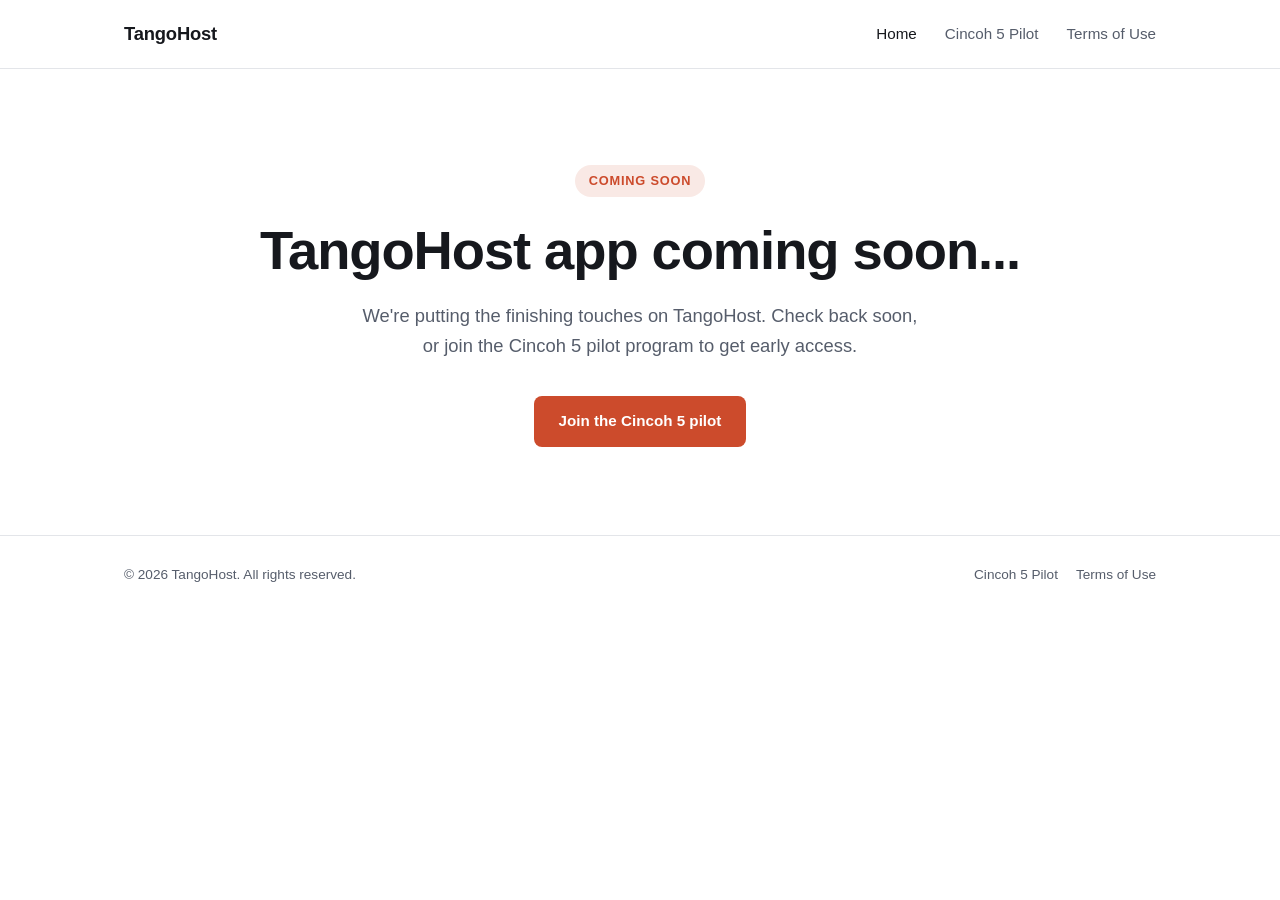
==== index.html @ a14b2b31 "Add landing, terms of use, and Cincoh 5 Pilot pages Static site with a coming-soon landing page, a t" ====
<!doctype html>
<html lang="en">
<head>
  <meta charset="utf-8" />
  <meta name="viewport" content="width=device-width, initial-scale=1" />
  <title>TangoHost</title>
  <meta name="description" content="TangoHost app — coming soon." />
  <link rel="stylesheet" href="css/styles.css" />
</head>
<body>
  <header class="site-header">
    <div class="wrap">
      <a class="logo" href="index.html">TangoHost</a>
      <button class="nav-toggle" aria-label="Toggle navigation" aria-expanded="false">Menu</button>
      <nav class="site-nav">
        <a href="index.html" aria-current="page">Home</a>
        <a href="cincoh5pilot.html">Cincoh 5 Pilot</a>
        <a href="terms.html">Terms of Use</a>
      </nav>
    </div>
  </header>

  <main>
    <section class="hero">
      <div class="wrap">
        <span class="eyebrow">Coming soon</span>
        <h1>TangoHost app coming soon...</h1>
        <p class="lead">
          We're putting the finishing touches on TangoHost. Check back soon,
          or join the Cincoh 5 pilot program to get early access.
        </p>
        <div class="cta-row">
          <a class="btn btn-primary" href="mailto:isabelle.haulin@opentango.org?subject=TangoHost%20Cincoh%205%20Pilot">Join the Cincoh 5 pilot</a>
        </div>
      </div>
    </section>
  </main>

  <footer class="site-footer">
    <div class="wrap">
      <span>&copy; 2026 TangoHost. All rights reserved.</span>
      <nav>
        <a href="cincoh5pilot.html">Cincoh 5 Pilot</a>
        <a href="terms.html">Terms of Use</a>
      </nav>
    </div>
  </footer>

  <script src="js/main.js"></script>
</body>
</html>
---- css/styles.css ----
:root {
  --bg: #ffffff;
  --bg-alt: #f5f6f8;
  --text: #16181d;
  --text-muted: #565d6b;
  --accent: #cc4b2c;
  --accent-hover: #a83b21;
  --border: #e3e5e9;
  --radius: 10px;
  --max-width: 1080px;
}

@media (prefers-color-scheme: dark) {
  :root {
    --bg: #14161a;
    --bg-alt: #1b1e24;
    --text: #eef0f3;
    --text-muted: #9aa1ad;
    --accent: #e8663f;
    --accent-hover: #f0805f;
    --border: #2a2d34;
  }
}

* {
  box-sizing: border-box;
}

html {
  -webkit-text-size-adjust: 100%;
}

body {
  margin: 0;
  font-family: -apple-system, BlinkMacSystemFont, "Segoe UI", Roboto, Helvetica, Arial, sans-serif;
  background: var(--bg);
  color: var(--text);
  line-height: 1.6;
}

a {
  color: var(--accent);
  text-decoration: none;
}

a:hover {
  color: var(--accent-hover);
}

.wrap {
  max-width: var(--max-width);
  margin: 0 auto;
  padding: 0 24px;
}

/* Header */

.site-header {
  border-bottom: 1px solid var(--border);
}

.site-header .wrap {
  display: flex;
  align-items: center;
  justify-content: space-between;
  height: 68px;
}

.logo {
  font-weight: 700;
  font-size: 1.15rem;
  color: var(--text);
  letter-spacing: -0.01em;
}

.logo:hover {
  color: var(--accent);
}

.site-nav {
  display: flex;
  gap: 28px;
}

.site-nav a {
  color: var(--text-muted);
  font-size: 0.95rem;
  font-weight: 500;
}

.site-nav a:hover,
.site-nav a[aria-current="page"] {
  color: var(--text);
}

.nav-toggle {
  display: none;
  background: none;
  border: 1px solid var(--border);
  border-radius: 8px;
  padding: 8px 10px;
  color: var(--text);
  cursor: pointer;
}

@media (max-width: 640px) {
  .nav-toggle {
    display: block;
  }

  .site-nav {
    position: absolute;
    top: 68px;
    left: 0;
    right: 0;
    background: var(--bg);
    border-bottom: 1px solid var(--border);
    flex-direction: column;
    gap: 0;
    padding: 8px 24px 16px;
    display: none;
  }

  .site-nav.open {
    display: flex;
  }

  .site-nav a {
    padding: 10px 0;
    border-bottom: 1px solid var(--border);
  }

  .site-nav a:last-child {
    border-bottom: none;
  }

  .site-header .wrap {
    position: relative;
  }
}

/* Hero */

.hero {
  padding: 96px 0 88px;
  text-align: center;
}

.eyebrow {
  display: inline-block;
  font-size: 0.8rem;
  font-weight: 600;
  letter-spacing: 0.06em;
  text-transform: uppercase;
  color: var(--accent);
  background: color-mix(in srgb, var(--accent) 12%, transparent);
  padding: 6px 14px;
  border-radius: 999px;
  margin-bottom: 24px;
}

.hero h1 {
  font-size: clamp(2.2rem, 5vw, 3.4rem);
  line-height: 1.1;
  letter-spacing: -0.02em;
  margin: 0 0 20px;
}

.hero p.lead {
  font-size: 1.15rem;
  color: var(--text-muted);
  max-width: 560px;
  margin: 0 auto 36px;
}

.cta-row {
  display: flex;
  gap: 14px;
  justify-content: center;
  flex-wrap: wrap;
}

.btn {
  display: inline-block;
  padding: 12px 24px;
  border-radius: 8px;
  font-weight: 600;
  font-size: 0.95rem;
  border: 1px solid transparent;
}

.btn-primary {
  background: var(--accent);
  color: #fff;
}

.btn-primary:hover {
  background: var(--accent-hover);
  color: #fff;
}

.btn-secondary {
  background: transparent;
  border-color: var(--border);
  color: var(--text);
}

.btn-secondary:hover {
  border-color: var(--accent);
  color: var(--accent);
}

/* Content sections (terms / pilot) */

.page-header {
  padding: 56px 0 8px;
}

.page-header h1 {
  font-size: 2.2rem;
  letter-spacing: -0.02em;
  margin: 0 0 8px;
}

.page-header .meta {
  color: var(--text-muted);
  font-size: 0.9rem;
}

.content {
  padding: 32px 0 96px;
}

.content h2 {
  font-size: 1.3rem;
  margin: 40px 0 12px;
}

.content h2:first-child {
  margin-top: 0;
}

.content h3 {
  font-size: 1.05rem;
  margin: 28px 0 8px;
  color: var(--text);
}

.content p,
.content li {
  color: var(--text-muted);
}

.content ol,
.content ul {
  padding-left: 22px;
}

.content ul li,
.content ol li {
  margin-bottom: 6px;
}

.content hr {
  border: none;
  border-top: 1px solid var(--border);
  margin: 48px 0;
}

.placeholder {
  background: var(--bg-alt);
  border: 1px dashed var(--border);
  border-radius: var(--radius);
  padding: 20px;
  color: var(--text-muted);
  font-size: 0.92rem;
}

.placeholder-inline {
  background: color-mix(in srgb, var(--accent) 16%, transparent);
  color: var(--text);
  padding: 1px 6px;
  border-radius: 4px;
  font-weight: 600;
  font-size: 0.92em;
}

.callout {
  background: var(--bg-alt);
  border: 1px solid var(--border);
  border-radius: var(--radius);
  padding: 24px;
  margin: 24px 0;
}

.step-list {
  list-style: none;
  padding: 0;
  margin: 24px 0;
  counter-reset: step;
}

.step-list li {
  counter-increment: step;
  position: relative;
  padding: 4px 0 24px 44px;
  color: var(--text);
}

.step-list li::before {
  content: counter(step);
  position: absolute;
  left: 0;
  top: 0;
  width: 30px;
  height: 30px;
  border-radius: 50%;
  background: var(--accent);
  color: #fff;
  font-weight: 700;
  font-size: 0.85rem;
  display: flex;
  align-items: center;
  justify-content: center;
}

/* Footer */

.site-footer {
  border-top: 1px solid var(--border);
  padding: 28px 0;
}

.site-footer .wrap {
  display: flex;
  justify-content: space-between;
  align-items: center;
  flex-wrap: wrap;
  gap: 12px;
  font-size: 0.85rem;
  color: var(--text-muted);
}

.site-footer nav {
  display: flex;
  gap: 18px;
}

.site-footer a {
  color: var(--text-muted);
}

.site-footer a:hover {
  color: var(--accent);
}
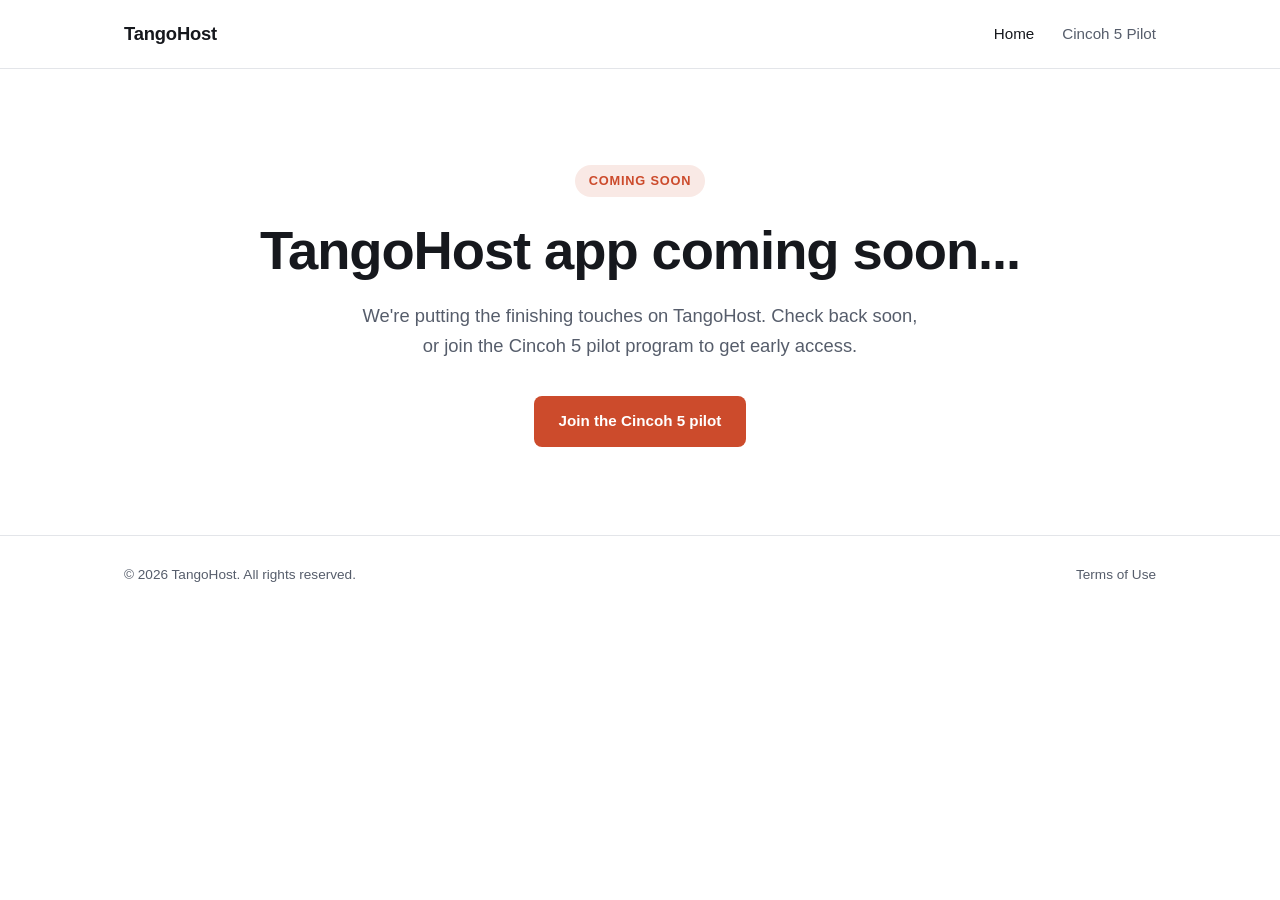
==== commit 1fc7845d: "Deduplicate nav: Terms of Use in footer only, Pilot link in header only Legal pages conventionally l" ====
--- a/index.html
+++ b/index.html
@@ -15,7 +15,6 @@
       <nav class="site-nav">
         <a href="index.html" aria-current="page">Home</a>
         <a href="cincoh5pilot.html">Cincoh 5 Pilot</a>
-        <a href="terms.html">Terms of Use</a>
       </nav>
     </div>
   </header>
@@ -40,7 +39,6 @@
     <div class="wrap">
       <span>&copy; 2026 TangoHost. All rights reserved.</span>
       <nav>
-        <a href="cincoh5pilot.html">Cincoh 5 Pilot</a>
         <a href="terms.html">Terms of Use</a>
       </nav>
     </div>
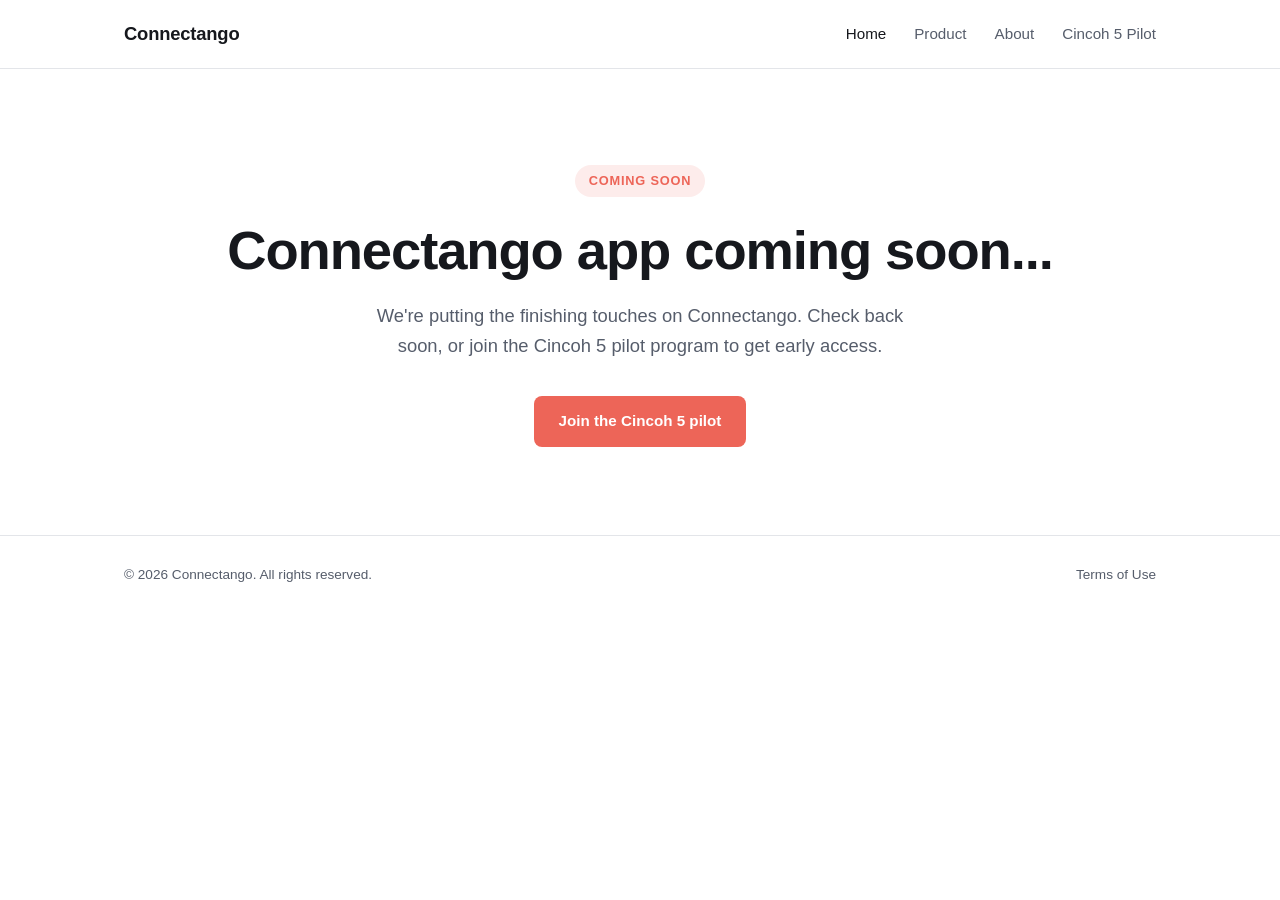
==== commit 587d8865: "Rename product from TangoHost to Connectango TangoHost was a placeholder name; Connectango is the of" ====
--- a/index.html
+++ b/index.html
@@ -3,17 +3,19 @@
 <head>
   <meta charset="utf-8" />
   <meta name="viewport" content="width=device-width, initial-scale=1" />
-  <title>TangoHost</title>
-  <meta name="description" content="TangoHost app — coming soon." />
+  <title>Connectango</title>
+  <meta name="description" content="Connectango app — coming soon." />
   <link rel="stylesheet" href="css/styles.css" />
 </head>
 <body>
   <header class="site-header">
     <div class="wrap">
-      <a class="logo" href="index.html">TangoHost</a>
+      <a class="logo" href="index.html">Connectango</a>
       <button class="nav-toggle" aria-label="Toggle navigation" aria-expanded="false">Menu</button>
       <nav class="site-nav">
         <a href="index.html" aria-current="page">Home</a>
+        <a href="about-app.html">Product</a>
+        <a href="about-us.html">About</a>
         <a href="cincoh5pilot.html">Cincoh 5 Pilot</a>
       </nav>
     </div>
@@ -23,13 +25,13 @@
     <section class="hero">
       <div class="wrap">
         <span class="eyebrow">Coming soon</span>
-        <h1>TangoHost app coming soon...</h1>
+        <h1>Connectango app coming soon...</h1>
         <p class="lead">
-          We're putting the finishing touches on TangoHost. Check back soon,
+          We're putting the finishing touches on Connectango. Check back soon,
           or join the Cincoh 5 pilot program to get early access.
         </p>
         <div class="cta-row">
-          <a class="btn btn-primary" href="mailto:isabelle.haulin@opentango.org?subject=TangoHost%20Cincoh%205%20Pilot">Join the Cincoh 5 pilot</a>
+          <a class="btn btn-primary" href="mailto:isabelle.haulin@opentango.org?subject=Connectango%20Cincoh%205%20Pilot">Join the Cincoh 5 pilot</a>
         </div>
       </div>
     </section>
@@ -37,7 +39,7 @@
 
   <footer class="site-footer">
     <div class="wrap">
-      <span>&copy; 2026 TangoHost. All rights reserved.</span>
+      <span>&copy; 2026 Connectango. All rights reserved.</span>
       <nav>
         <a href="terms.html">Terms of Use</a>
       </nav>
--- a/css/styles.css
+++ b/css/styles.css
@@ -3,8 +3,8 @@
   --bg-alt: #f5f6f8;
   --text: #16181d;
   --text-muted: #565d6b;
-  --accent: #cc4b2c;
-  --accent-hover: #a83b21;
+  --accent: #ed6558;
+  --accent-hover: #c85449;
   --border: #e3e5e9;
   --radius: 10px;
   --max-width: 1080px;
@@ -16,8 +16,8 @@
     --bg-alt: #1b1e24;
     --text: #eef0f3;
     --text-muted: #9aa1ad;
-    --accent: #e8663f;
-    --accent-hover: #f0805f;
+    --accent: #ff806a;
+    --accent-hover: #ff9a86;
     --border: #2a2d34;
   }
 }
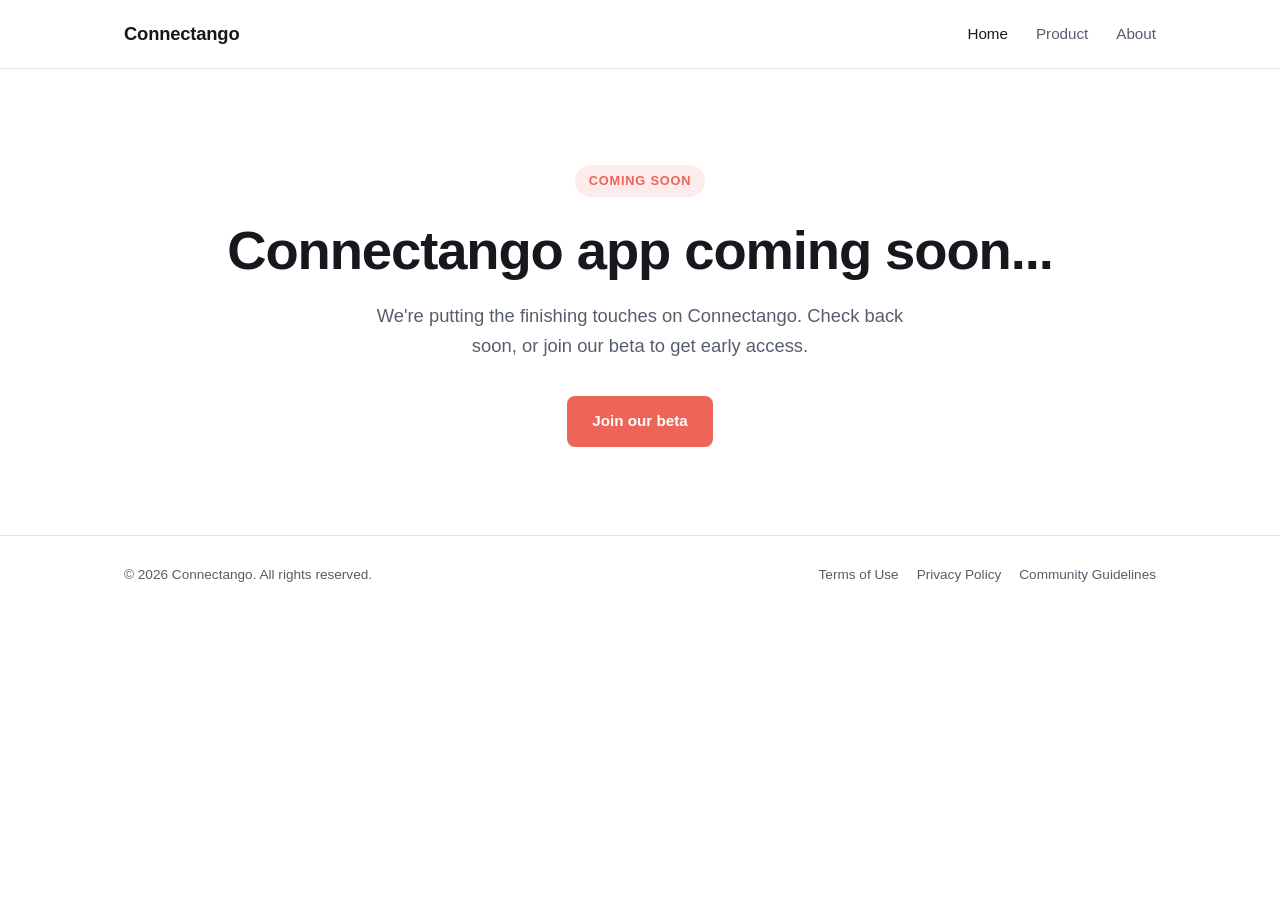
==== commit 1fc7aa6f: "Rebrand homepage CTA, retire Cincoh 5 pilot page, add canonical links, and publish finalized legal d" ====
--- a/index.html
+++ b/index.html
@@ -5,6 +5,7 @@
   <meta name="viewport" content="width=device-width, initial-scale=1" />
   <title>Connectango</title>
   <meta name="description" content="Connectango app — coming soon." />
+  <link rel="canonical" href="https://connectango.org/" />
   <link rel="stylesheet" href="css/styles.css" />
 </head>
 <body>
@@ -16,7 +17,6 @@
         <a href="index.html" aria-current="page">Home</a>
         <a href="about-app.html">Product</a>
         <a href="about-us.html">About</a>
-        <a href="cincoh5pilot.html">Cincoh 5 Pilot</a>
       </nav>
     </div>
   </header>
@@ -28,10 +28,10 @@
         <h1>Connectango app coming soon...</h1>
         <p class="lead">
           We're putting the finishing touches on Connectango. Check back soon,
-          or join the Cincoh 5 pilot program to get early access.
+          or join our beta to get early access.
         </p>
         <div class="cta-row">
-          <a class="btn btn-primary" href="mailto:isabelle.haulin@opentango.org?subject=Connectango%20Cincoh%205%20Pilot">Join the Cincoh 5 pilot</a>
+          <a class="btn btn-primary" href="mailto:support@opentango.org?subject=Connectango%20Beta">Join our beta</a>
         </div>
       </div>
     </section>
@@ -42,6 +42,8 @@
       <span>&copy; 2026 Connectango. All rights reserved.</span>
       <nav>
         <a href="terms.html">Terms of Use</a>
+        <a href="privacy-policy.html">Privacy Policy</a>
+        <a href="community-guidelines.html">Community Guidelines</a>
       </nav>
     </div>
   </footer>
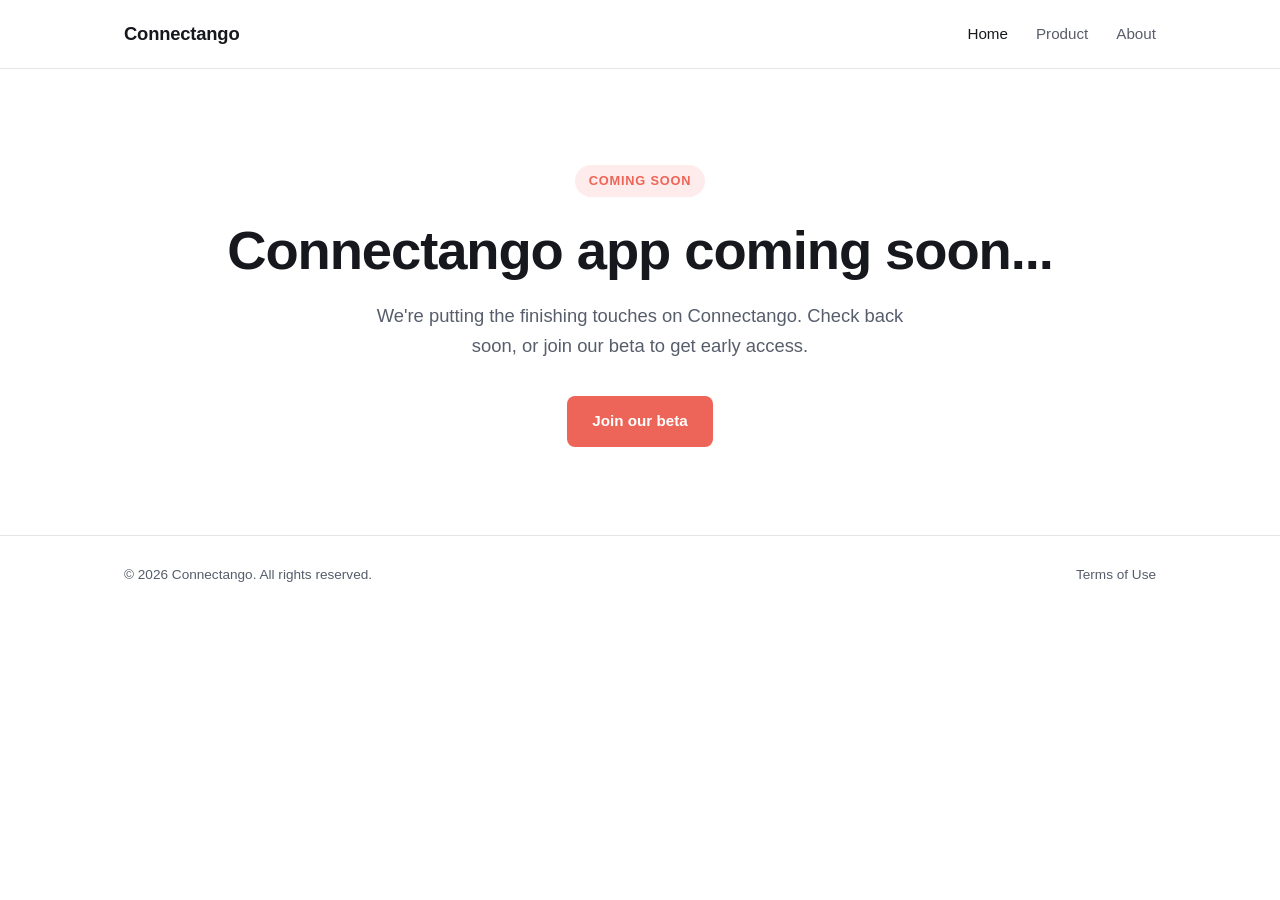
==== commit 852a073d: "Rework about-app.html copy with partner's pitch and simplified footer - Add the new community pitch " ====
--- a/index.html
+++ b/index.html
@@ -42,8 +42,6 @@
       <span>&copy; 2026 Connectango. All rights reserved.</span>
       <nav>
         <a href="terms.html">Terms of Use</a>
-        <a href="privacy-policy.html">Privacy Policy</a>
-        <a href="community-guidelines.html">Community Guidelines</a>
       </nav>
     </div>
   </footer>
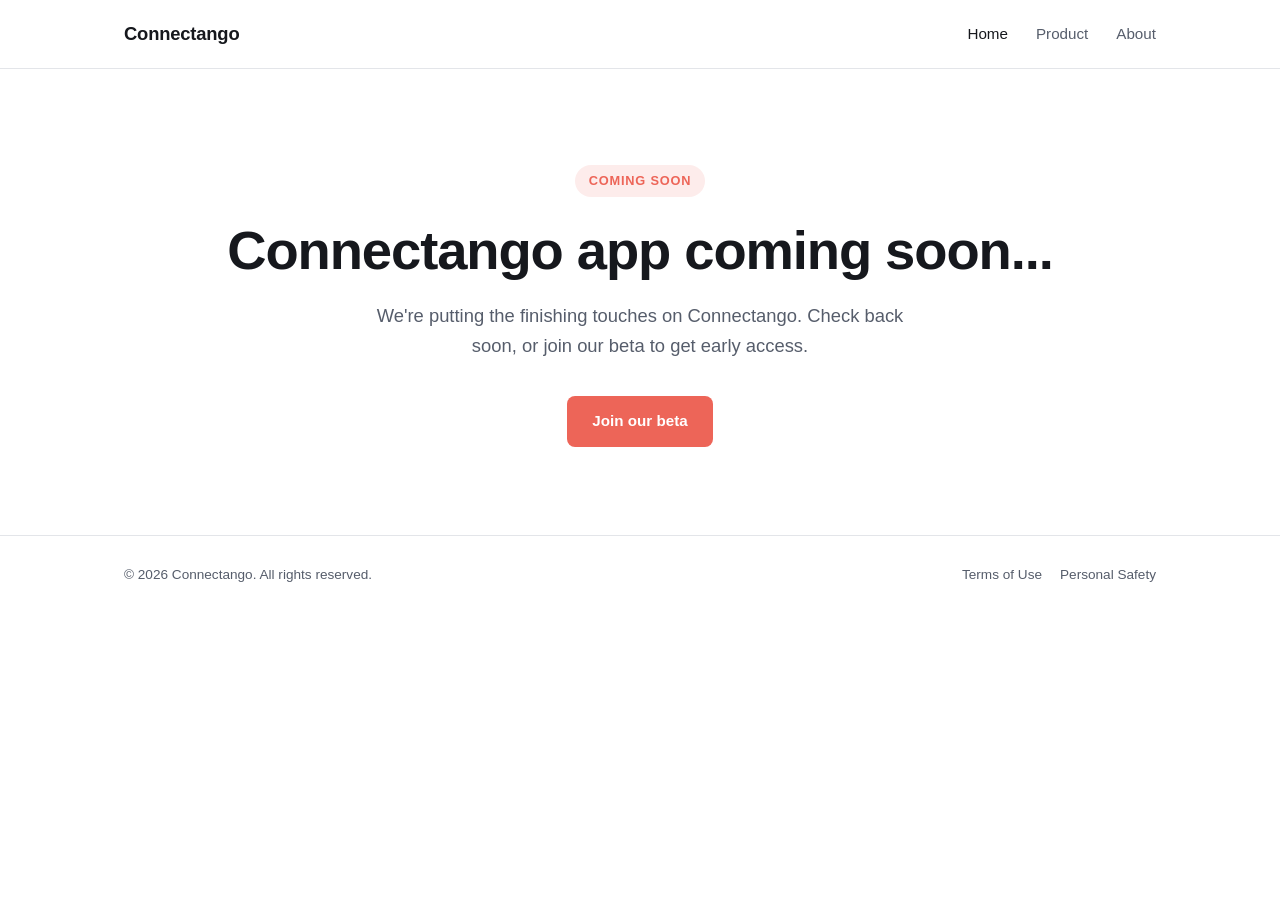
==== commit de787578: "Add personal safety page and footer link Add personal-safety.html built from docs/legal/safety.md, a" ====
--- a/index.html
+++ b/index.html
@@ -4,7 +4,10 @@
   <meta charset="utf-8" />
   <meta name="viewport" content="width=device-width, initial-scale=1" />
   <title>Connectango</title>
-  <meta name="description" content="Connectango app — coming soon." />
+  <meta
+    name="description"
+    content="Connectango is a community app that helps Argentine tango dancers share rides, rooms, and hospitality, making tango travel more affordable and accessible."
+  />
   <link rel="canonical" href="https://connectango.org/" />
   <link rel="stylesheet" href="css/styles.css" />
 </head>
@@ -42,6 +45,7 @@
       <span>&copy; 2026 Connectango. All rights reserved.</span>
       <nav>
         <a href="terms.html">Terms of Use</a>
+        <a href="personal-safety.html">Personal Safety</a>
       </nav>
     </div>
   </footer>
